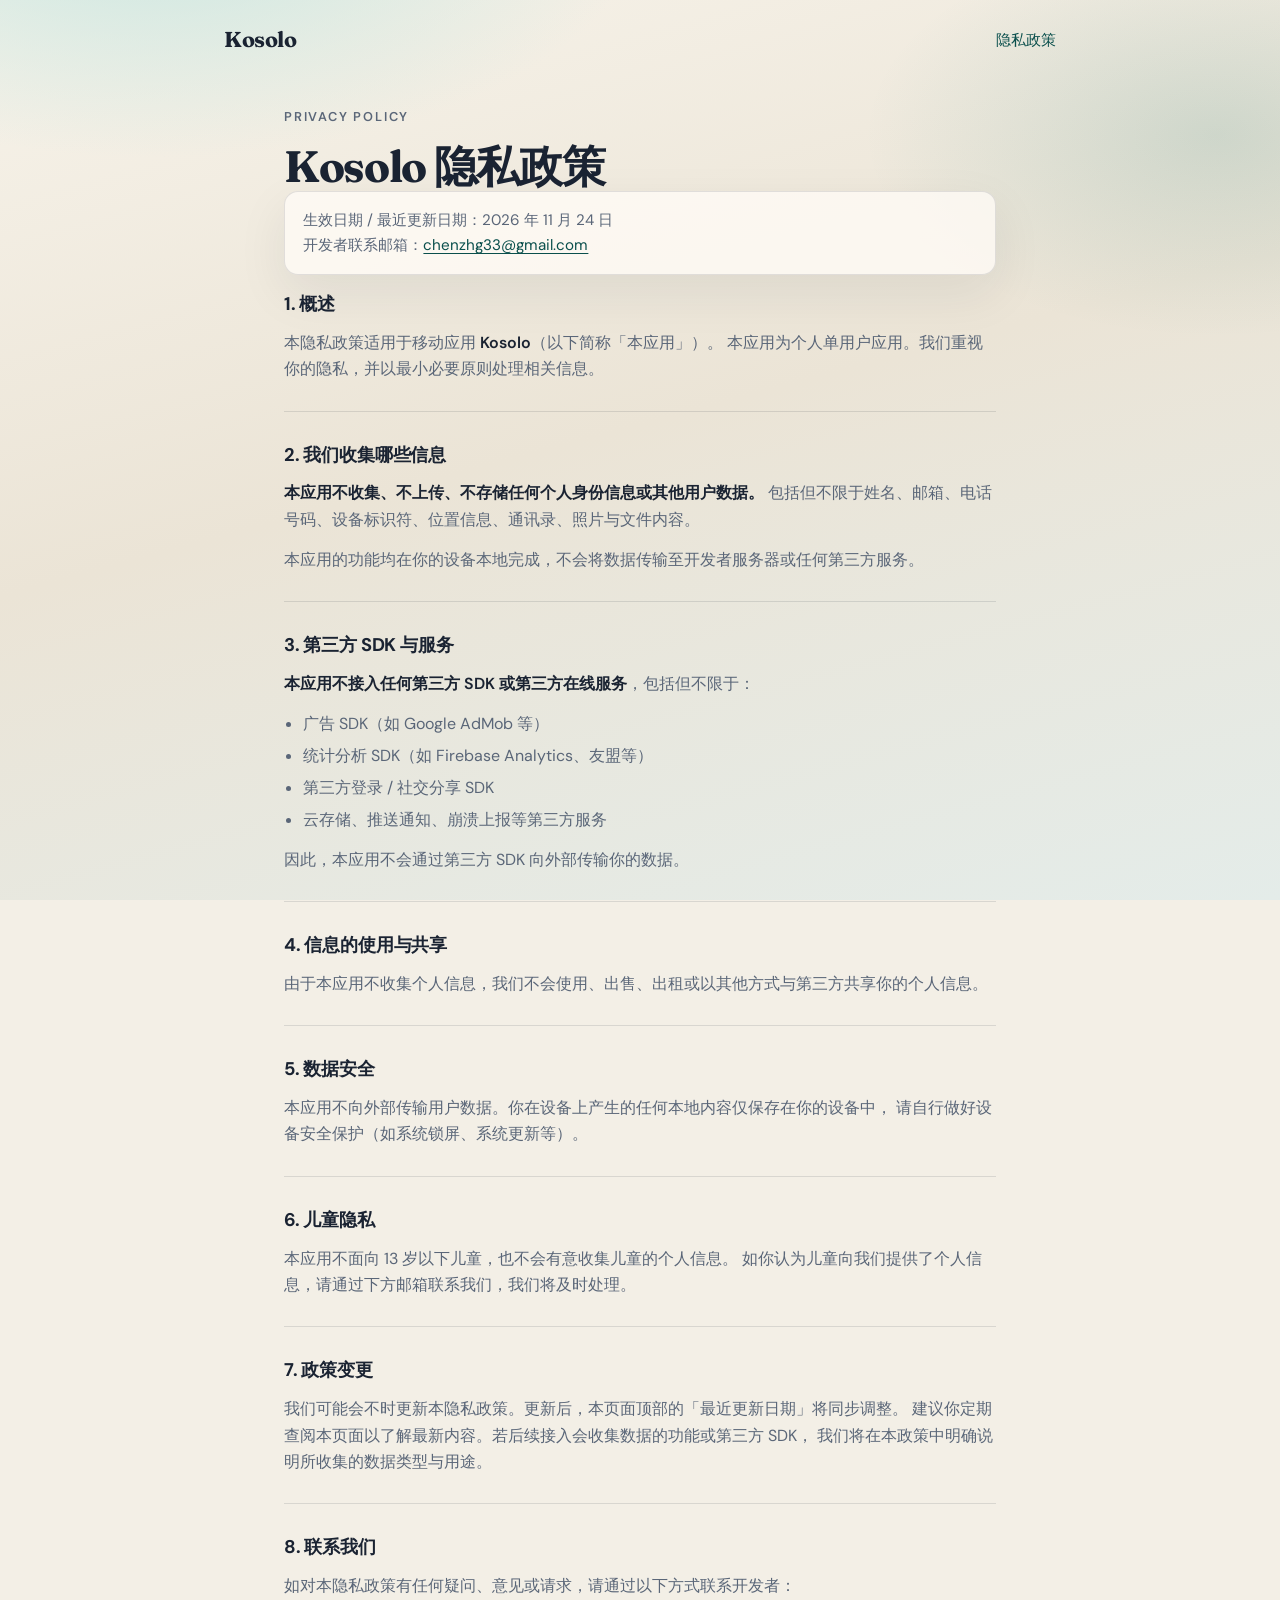
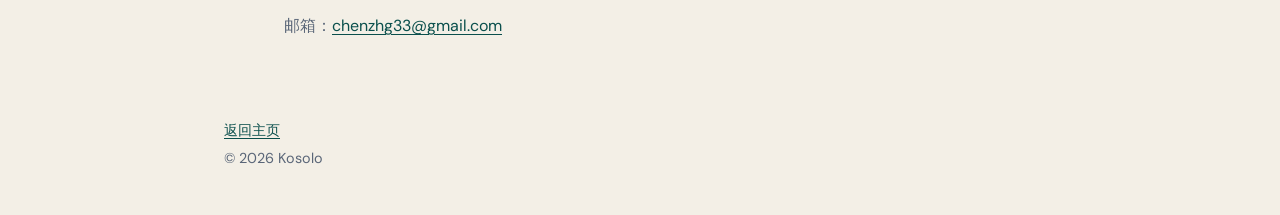
==== privacy.html @ 1582545b "为 Google Play 审核添加 GitHub Pages 主页与隐私政策。 Co-authored-by: Cursor <cursoragent@cursor.com>" ====
<!DOCTYPE html>
<html lang="zh-CN">
<head>
  <meta charset="UTF-8" />
  <meta name="viewport" content="width=device-width, initial-scale=1" />
  <title>隐私政策 · Kosolo</title>
  <meta name="description" content="Kosolo 隐私政策：不收集个人信息，不接入第三方 SDK。" />
  <link rel="preconnect" href="https://fonts.googleapis.com" />
  <link rel="preconnect" href="https://fonts.gstatic.com" crossorigin />
  <link href="https://fonts.googleapis.com/css2?family=DM+Sans:ital,opsz,wght@0,9..40,400;0,9..40,500;0,9..40,600;0,9..40,700;1,9..40,400&family=Fraunces:opsz,wght@9..144,600;9..144,700&display=swap" rel="stylesheet" />
  <link rel="stylesheet" href="styles.css" />
</head>
<body>
  <div class="bg" aria-hidden="true"></div>
  <header class="site-header">
    <a class="brand" href="./">Kosolo</a>
    <nav>
      <a href="./privacy.html" aria-current="page">隐私政策</a>
    </nav>
  </header>

  <main class="doc">
    <p class="eyebrow">Privacy Policy</p>
    <h1>Kosolo 隐私政策</h1>
    <p class="meta">
      生效日期 / 最近更新日期：2026 年 11 月 24 日<br />
      开发者联系邮箱：<a href="mailto:chenzhg33@gmail.com">chenzhg33@gmail.com</a>
    </p>

    <section>
      <h2>1. 概述</h2>
      <p>
        本隐私政策适用于移动应用 <strong>Kosolo</strong>（以下简称「本应用」）。
        本应用为个人单用户应用。我们重视你的隐私，并以最小必要原则处理相关信息。
      </p>
    </section>

    <section>
      <h2>2. 我们收集哪些信息</h2>
      <p>
        <strong>本应用不收集、不上传、不存储任何个人身份信息或其他用户数据。</strong>
        包括但不限于姓名、邮箱、电话号码、设备标识符、位置信息、通讯录、照片与文件内容。
      </p>
      <p>
        本应用的功能均在你的设备本地完成，不会将数据传输至开发者服务器或任何第三方服务。
      </p>
    </section>

    <section>
      <h2>3. 第三方 SDK 与服务</h2>
      <p>
        <strong>本应用不接入任何第三方 SDK 或第三方在线服务</strong>，包括但不限于：
      </p>
      <ul>
        <li>广告 SDK（如 Google AdMob 等）</li>
        <li>统计分析 SDK（如 Firebase Analytics、友盟等）</li>
        <li>第三方登录 / 社交分享 SDK</li>
        <li>云存储、推送通知、崩溃上报等第三方服务</li>
      </ul>
      <p>因此，本应用不会通过第三方 SDK 向外部传输你的数据。</p>
    </section>

    <section>
      <h2>4. 信息的使用与共享</h2>
      <p>
        由于本应用不收集个人信息，我们不会使用、出售、出租或以其他方式与第三方共享你的个人信息。
      </p>
    </section>

    <section>
      <h2>5. 数据安全</h2>
      <p>
        本应用不向外部传输用户数据。你在设备上产生的任何本地内容仅保存在你的设备中，
        请自行做好设备安全保护（如系统锁屏、系统更新等）。
      </p>
    </section>

    <section>
      <h2>6. 儿童隐私</h2>
      <p>
        本应用不面向 13 岁以下儿童，也不会有意收集儿童的个人信息。
        如你认为儿童向我们提供了个人信息，请通过下方邮箱联系我们，我们将及时处理。
      </p>
    </section>

    <section>
      <h2>7. 政策变更</h2>
      <p>
        我们可能会不时更新本隐私政策。更新后，本页面顶部的「最近更新日期」将同步调整。
        建议你定期查阅本页面以了解最新内容。若后续接入会收集数据的功能或第三方 SDK，
        我们将在本政策中明确说明所收集的数据类型与用途。
      </p>
    </section>

    <section>
      <h2>8. 联系我们</h2>
      <p>
        如对本隐私政策有任何疑问、意见或请求，请通过以下方式联系开发者：
      </p>
      <p>
        邮箱：<a href="mailto:chenzhg33@gmail.com">chenzhg33@gmail.com</a>
      </p>
    </section>
  </main>

  <footer class="site-footer">
    <p><a href="./">返回主页</a></p>
    <p>© <span id="year"></span> Kosolo</p>
  </footer>

  <script>
    document.getElementById("year").textContent = new Date().getFullYear();
  </script>
</body>
</html>
---- styles.css ----
:root {
  --ink: #1a2332;
  --muted: #5a6678;
  --paper: #f3efe6;
  --surface: rgba(255, 252, 247, 0.78);
  --line: rgba(26, 35, 50, 0.12);
  --accent: #0f6e6a;
  --accent-deep: #0a4f4c;
  --glow: #c8e6e0;
  --radius: 14px;
  --shadow: 0 18px 50px rgba(26, 35, 50, 0.08);
  --font-display: "Fraunces", "Songti SC", "Noto Serif SC", serif;
  --font-body: "DM Sans", "PingFang SC", "Noto Sans SC", sans-serif;
}

* {
  box-sizing: border-box;
}

html {
  scroll-behavior: smooth;
}

body {
  margin: 0;
  min-height: 100vh;
  color: var(--ink);
  font-family: var(--font-body);
  background: var(--paper);
  line-height: 1.65;
  position: relative;
  overflow-x: hidden;
}

.bg {
  position: fixed;
  inset: 0;
  z-index: -1;
  background:
    radial-gradient(ellipse 70% 50% at 12% -10%, var(--glow), transparent 55%),
    radial-gradient(ellipse 55% 45% at 95% 15%, rgba(15, 110, 106, 0.14), transparent 50%),
    linear-gradient(165deg, #f7f3ea 0%, #ebe4d6 48%, #e4ece9 100%);
}

a {
  color: var(--accent-deep);
  text-decoration-thickness: 1px;
  text-underline-offset: 3px;
}

a:hover {
  color: var(--accent);
}

.site-header {
  display: flex;
  align-items: center;
  justify-content: space-between;
  max-width: 880px;
  margin: 0 auto;
  padding: 1.4rem 1.5rem 0.5rem;
  animation: rise 0.7s ease both;
}

.brand {
  font-family: var(--font-display);
  font-size: 1.35rem;
  font-weight: 700;
  color: var(--ink);
  text-decoration: none;
  letter-spacing: -0.02em;
}

.site-header nav a {
  font-size: 0.95rem;
  font-weight: 500;
  color: var(--muted);
  text-decoration: none;
}

.site-header nav a:hover,
.site-header nav a[aria-current="page"] {
  color: var(--accent-deep);
}

.hero {
  max-width: 880px;
  margin: 0 auto;
  padding: 4.5rem 1.5rem 3rem;
  animation: rise 0.85s 0.08s ease both;
}

.eyebrow {
  margin: 0 0 0.75rem;
  font-size: 0.8rem;
  font-weight: 600;
  letter-spacing: 0.14em;
  text-transform: uppercase;
  color: var(--accent);
}

.hero h1 {
  margin: 0;
  font-family: var(--font-display);
  font-size: clamp(3.2rem, 10vw, 5.4rem);
  font-weight: 700;
  letter-spacing: -0.04em;
  line-height: 1.05;
}

.lede {
  max-width: 34rem;
  margin: 1.35rem 0 0;
  font-size: 1.12rem;
  color: var(--muted);
}

.actions {
  display: flex;
  flex-wrap: wrap;
  gap: 0.75rem;
  margin-top: 2rem;
}

.btn {
  display: inline-flex;
  align-items: center;
  justify-content: center;
  padding: 0.8rem 1.25rem;
  border-radius: 999px;
  font-weight: 600;
  font-size: 0.95rem;
  text-decoration: none;
  transition: transform 0.18s ease, background 0.18s ease, color 0.18s ease, box-shadow 0.18s ease;
}

.btn:active {
  transform: scale(0.97);
}

.btn.primary {
  background: var(--accent);
  color: #f7fffe;
  box-shadow: 0 10px 28px rgba(15, 110, 106, 0.28);
}

.btn.primary:hover {
  background: var(--accent-deep);
  color: #fff;
}

.btn.ghost {
  background: var(--surface);
  color: var(--ink);
  border: 1px solid var(--line);
  backdrop-filter: blur(8px);
}

.btn.ghost:hover {
  border-color: rgba(15, 110, 106, 0.35);
  color: var(--accent-deep);
}

.doc {
  max-width: 760px;
  margin: 0 auto;
  padding: 2.5rem 1.5rem 2rem;
  animation: rise 0.75s ease both;
}

.doc h1 {
  margin: 0;
  font-family: var(--font-display);
  font-size: clamp(2rem, 5vw, 2.75rem);
  letter-spacing: -0.03em;
  line-height: 1.15;
}

.meta {
  margin: 1rem 0 2rem;
  padding: 1rem 1.15rem;
  background: var(--surface);
  border: 1px solid var(--line);
  border-radius: var(--radius);
  box-shadow: var(--shadow);
  color: var(--muted);
  font-size: 0.95rem;
}

.doc section {
  margin-bottom: 1.75rem;
  padding-bottom: 1.75rem;
  border-bottom: 1px solid var(--line);
}

.doc section:last-of-type {
  border-bottom: 0;
  padding-bottom: 0;
}

.doc h2 {
  margin: 0 0 0.65rem;
  font-size: 1.15rem;
  font-weight: 700;
  letter-spacing: -0.01em;
}

.doc p,
.doc ul {
  margin: 0 0 0.85rem;
  color: var(--muted);
}

.doc p:last-child,
.doc ul:last-child {
  margin-bottom: 0;
}

.doc ul {
  padding-left: 1.2rem;
}

.doc li {
  margin-bottom: 0.35rem;
}

.doc strong {
  color: var(--ink);
  font-weight: 600;
}

.site-footer {
  max-width: 880px;
  margin: 0 auto;
  padding: 1rem 1.5rem 2.5rem;
  color: var(--muted);
  font-size: 0.9rem;
  animation: rise 0.9s 0.12s ease both;
}

.site-footer p {
  margin: 0.25rem 0;
}

@keyframes rise {
  from {
    opacity: 0;
    transform: translateY(12px);
  }
  to {
    opacity: 1;
    transform: translateY(0);
  }
}

@media (max-width: 560px) {
  .hero {
    padding-top: 3rem;
  }

  .actions {
    flex-direction: column;
    align-items: stretch;
  }

  .btn {
    width: 100%;
  }
}

@media (prefers-reduced-motion: reduce) {
  *,
  *::before,
  *::after {
    animation: none !important;
    transition: none !important;
  }
}
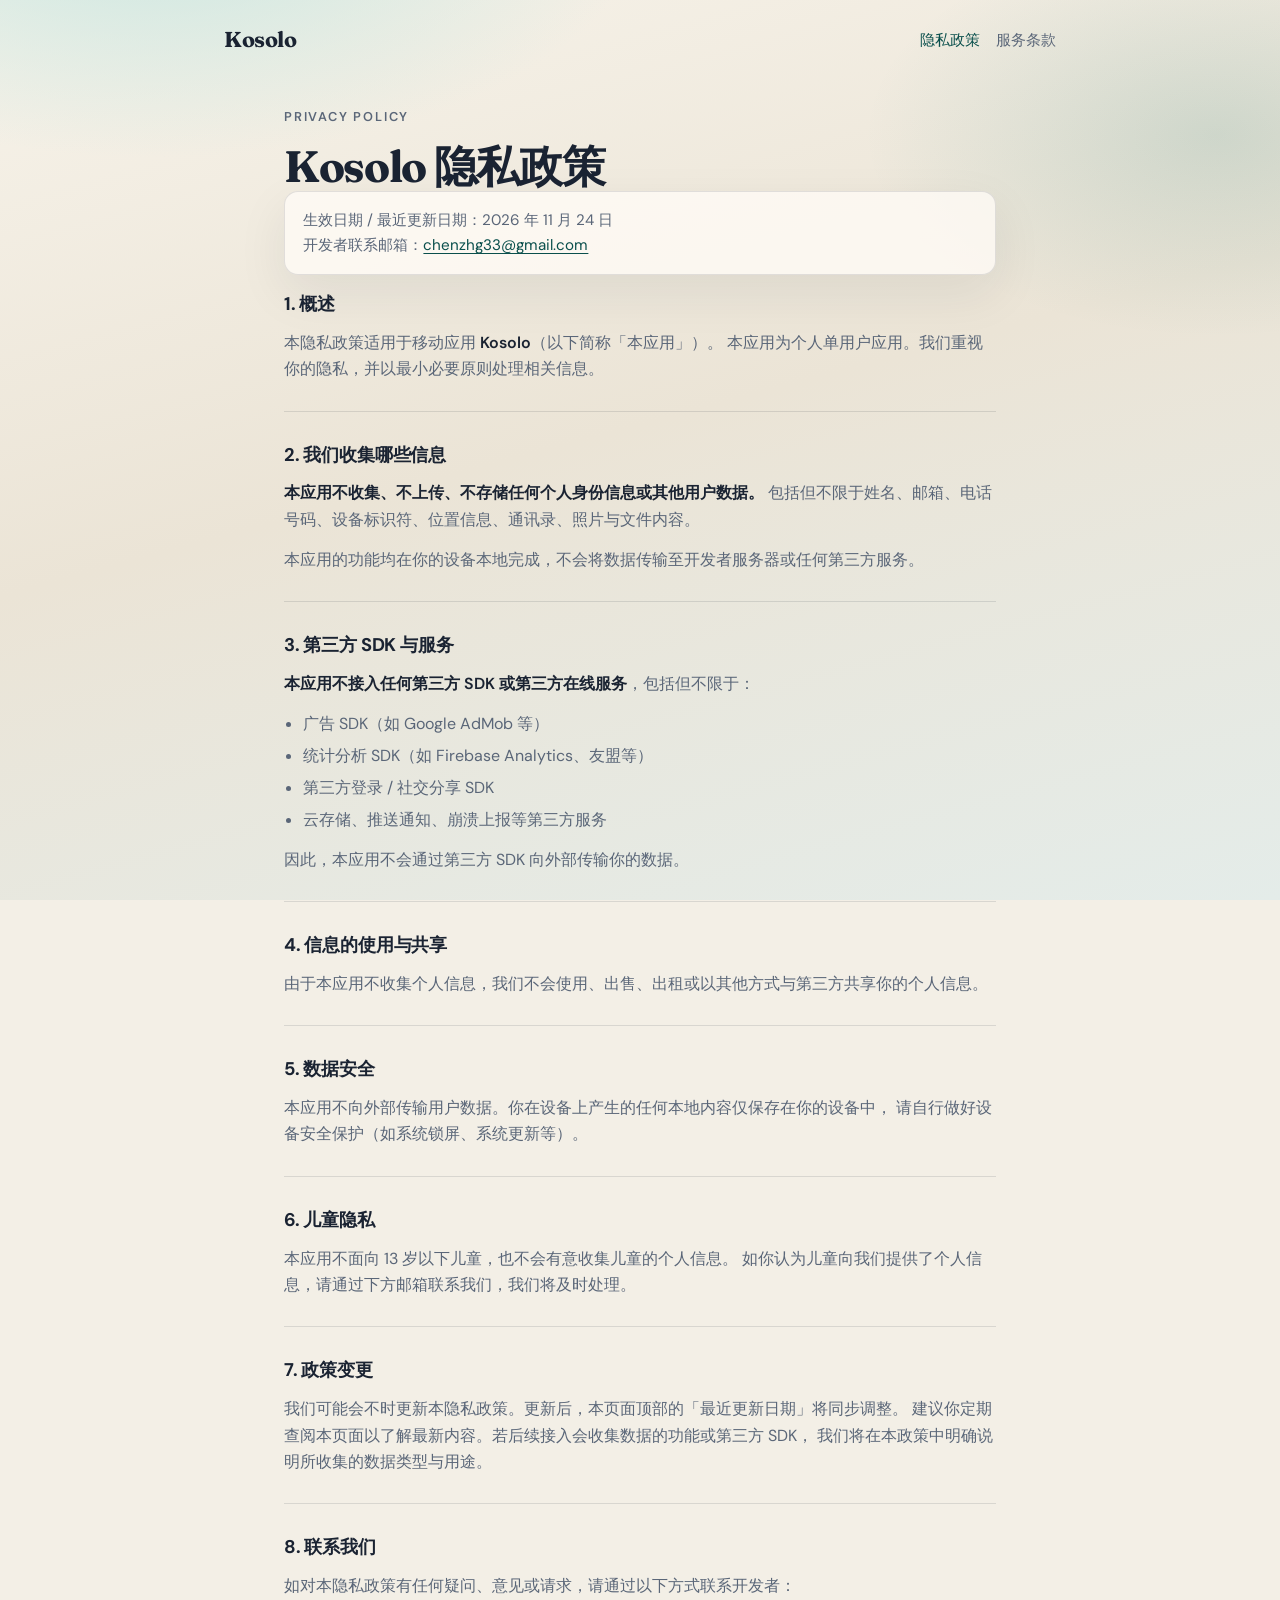
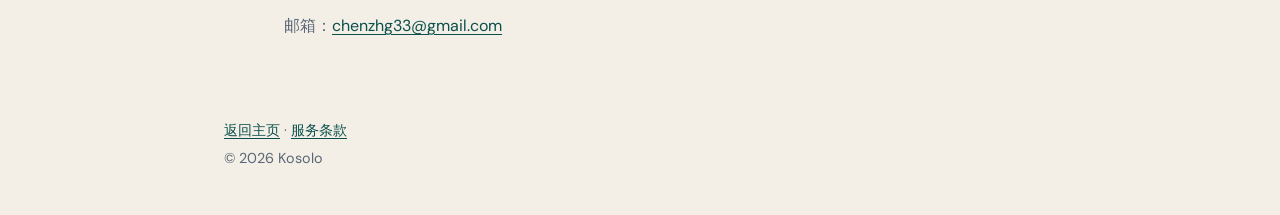
==== commit af73702d: "添加公开服务条款页面，供 Play Console 填写 Terms of Service 链接。 Co-authored-by: Cursor <cursoragent@cursor.com>" ====
--- a/privacy.html
+++ b/privacy.html
@@ -16,6 +16,7 @@
     <a class="brand" href="./">Kosolo</a>
     <nav>
       <a href="./privacy.html" aria-current="page">隐私政策</a>
+      <a href="./terms.html">服务条款</a>
     </nav>
   </header>
 
@@ -104,7 +105,7 @@
   </main>
 
   <footer class="site-footer">
-    <p><a href="./">返回主页</a></p>
+    <p><a href="./">返回主页</a> · <a href="./terms.html">服务条款</a></p>
     <p>© <span id="year"></span> Kosolo</p>
   </footer>
 
--- a/styles.css
+++ b/styles.css
@@ -71,6 +71,12 @@
   letter-spacing: -0.02em;
 }
 
+.site-header nav {
+  display: flex;
+  align-items: center;
+  gap: 1rem;
+}
+
 .site-header nav a {
   font-size: 0.95rem;
   font-weight: 500;
